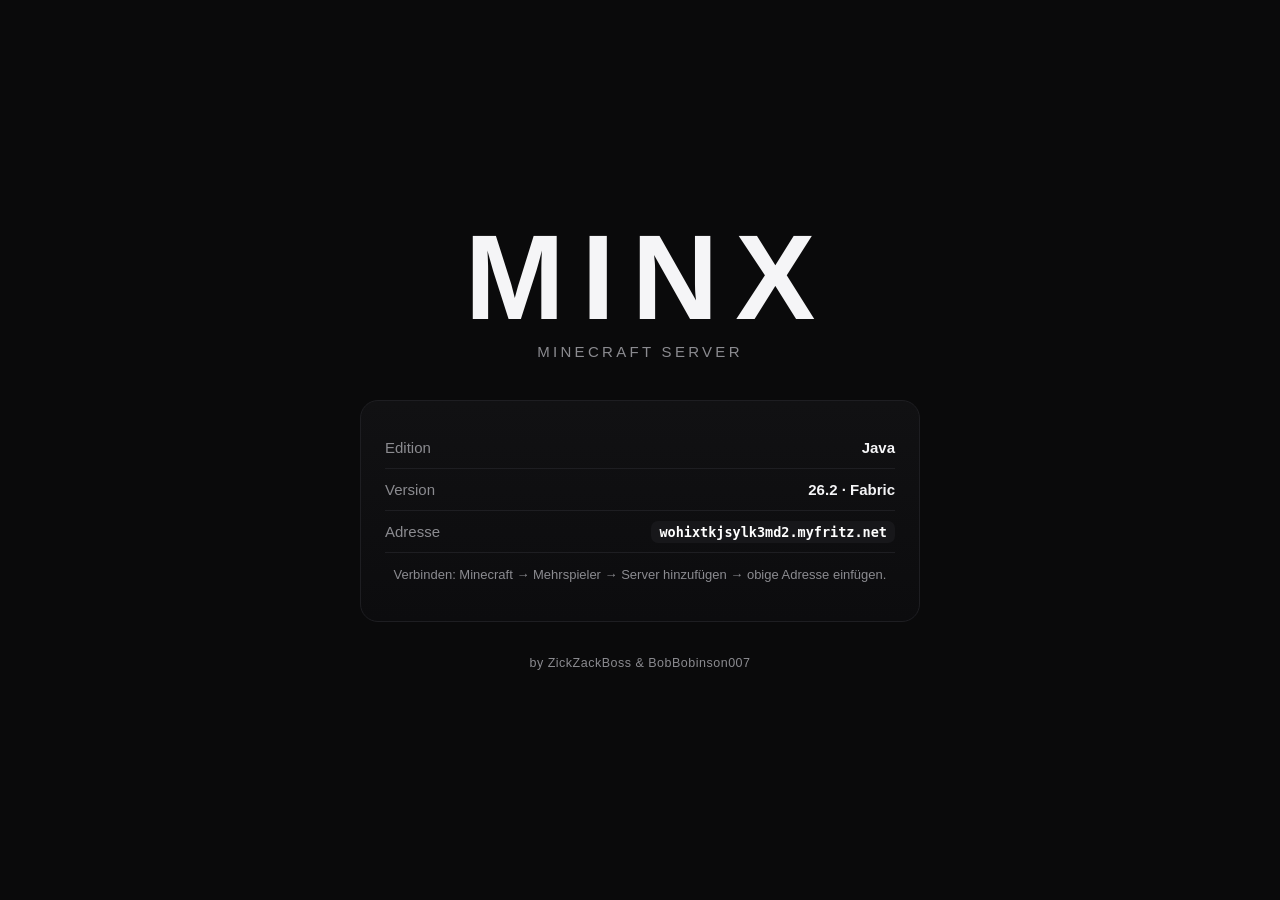
==== index.html @ 01efc648 "Add MINX landing page" ====
<!DOCTYPE html>
<html lang="de">
<head>
<meta charset="utf-8">
<meta name="viewport" content="width=device-width, initial-scale=1">
<title>MINX</title>
<meta name="description" content="MINX – Minecraft Server">
<link rel="icon" href="data:image/svg+xml,<svg xmlns='http://www.w3.org/2000/svg' viewBox='0 0 100 100'><text y='.9em' font-size='90'>M</text></svg>">
<style>
  :root{ --fg:#f5f5f7; --bg:#0a0a0b; --muted:#8b8b90; --line:#1e1e22; }
  *{ box-sizing:border-box; }
  html,body{ margin:0; height:100%; }
  body{
    background:var(--bg); color:var(--fg);
    font-family:-apple-system,BlinkMacSystemFont,"SF Pro Display","Helvetica Neue",Arial,sans-serif;
    display:flex; align-items:center; justify-content:center;
    min-height:100vh; padding:24px;
    -webkit-font-smoothing:antialiased;
  }
  .wrap{ width:100%; max-width:560px; text-align:center; animation:fade .9s ease both; }
  .logo{
    font-size:clamp(64px,18vw,120px); font-weight:700; letter-spacing:.14em;
    margin:0 0 6px; line-height:1; padding-left:.14em;
  }
  .sub{ color:var(--muted); font-size:15px; letter-spacing:.22em; text-transform:uppercase; margin:0 0 40px; }
  .card{
    border:1px solid var(--line); border-radius:18px; padding:26px 24px;
    background:linear-gradient(180deg,#111113,#0c0c0e);
  }
  .row{ display:flex; justify-content:space-between; align-items:center; padding:12px 0; border-bottom:1px solid var(--line); font-size:15px; }
  .row:last-child{ border-bottom:0; }
  .row .k{ color:var(--muted); }
  .row .v{ font-weight:600; }
  code{ font-family:"SF Mono",ui-monospace,Menlo,monospace; font-size:13.5px; color:#fff; background:#17171a; padding:3px 8px; border-radius:7px; }
  .hint{ color:var(--muted); font-size:13px; margin-top:14px; }
  .foot{ color:var(--muted); font-size:12.5px; margin-top:34px; letter-spacing:.04em; }
  a{ color:var(--fg); }
  @keyframes fade{ from{opacity:0; transform:translateY(10px)} to{opacity:1; transform:none} }
</style>
</head>
<body>
  <main class="wrap">
    <h1 class="logo">MINX</h1>
    <p class="sub">Minecraft Server</p>

    <section class="card">
      <div class="row"><span class="k">Edition</span><span class="v">Java</span></div>
      <div class="row"><span class="k">Version</span><span class="v">26.2 · Fabric</span></div>
      <div class="row"><span class="k">Adresse</span><span class="v"><code>wohixtkjsylk3md2.myfritz.net</code></span></div>
      <p class="hint">Verbinden: Minecraft → Mehrspieler → Server hinzufügen → obige Adresse einfügen.</p>
    </section>

    <p class="foot">by ZickZackBoss &amp; BobBobinson007</p>
  </main>
</body>
</html>
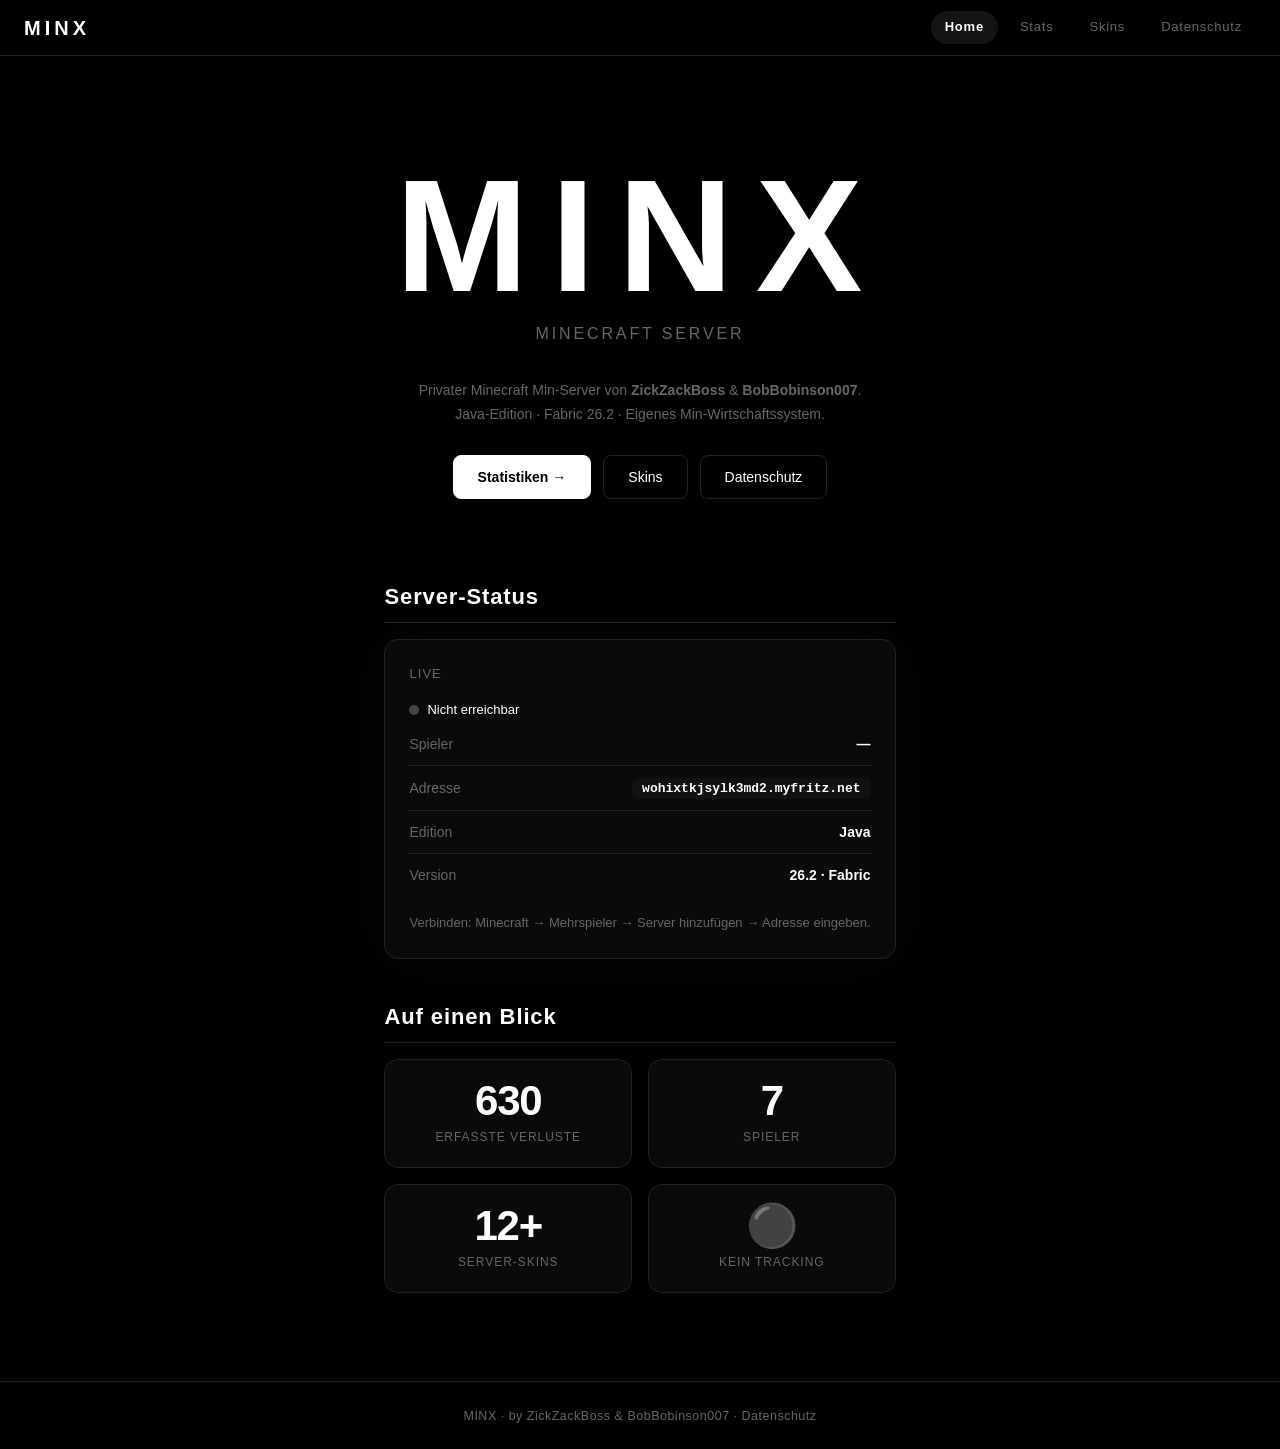
==== commit 805309f4: "feat: complete MINX website redesign - Black & white theme with modern minimal design - 4 pages: Hom" ====
--- a/index.html
+++ b/index.html
@@ -1,56 +1,91 @@
 <!DOCTYPE html>
 <html lang="de">
 <head>
-<meta charset="utf-8">
-<meta name="viewport" content="width=device-width, initial-scale=1">
-<title>MINX</title>
-<meta name="description" content="MINX – Minecraft Server">
-<link rel="icon" href="data:image/svg+xml,<svg xmlns='http://www.w3.org/2000/svg' viewBox='0 0 100 100'><text y='.9em' font-size='90'>M</text></svg>">
-<style>
-  :root{ --fg:#f5f5f7; --bg:#0a0a0b; --muted:#8b8b90; --line:#1e1e22; }
-  *{ box-sizing:border-box; }
-  html,body{ margin:0; height:100%; }
-  body{
-    background:var(--bg); color:var(--fg);
-    font-family:-apple-system,BlinkMacSystemFont,"SF Pro Display","Helvetica Neue",Arial,sans-serif;
-    display:flex; align-items:center; justify-content:center;
-    min-height:100vh; padding:24px;
-    -webkit-font-smoothing:antialiased;
-  }
-  .wrap{ width:100%; max-width:560px; text-align:center; animation:fade .9s ease both; }
-  .logo{
-    font-size:clamp(64px,18vw,120px); font-weight:700; letter-spacing:.14em;
-    margin:0 0 6px; line-height:1; padding-left:.14em;
-  }
-  .sub{ color:var(--muted); font-size:15px; letter-spacing:.22em; text-transform:uppercase; margin:0 0 40px; }
-  .card{
-    border:1px solid var(--line); border-radius:18px; padding:26px 24px;
-    background:linear-gradient(180deg,#111113,#0c0c0e);
-  }
-  .row{ display:flex; justify-content:space-between; align-items:center; padding:12px 0; border-bottom:1px solid var(--line); font-size:15px; }
-  .row:last-child{ border-bottom:0; }
-  .row .k{ color:var(--muted); }
-  .row .v{ font-weight:600; }
-  code{ font-family:"SF Mono",ui-monospace,Menlo,monospace; font-size:13.5px; color:#fff; background:#17171a; padding:3px 8px; border-radius:7px; }
-  .hint{ color:var(--muted); font-size:13px; margin-top:14px; }
-  .foot{ color:var(--muted); font-size:12.5px; margin-top:34px; letter-spacing:.04em; }
-  a{ color:var(--fg); }
-  @keyframes fade{ from{opacity:0; transform:translateY(10px)} to{opacity:1; transform:none} }
-</style>
+  <meta charset="utf-8">
+  <meta name="viewport" content="width=device-width, initial-scale=1">
+  <title>MINX — Minecraft Server</title>
+  <meta name="description" content="MINX – Minecraft Min Server offizielle Website. Server-Status, Statistiken, Tode, Skins und mehr.">
+  <link rel="stylesheet" href="style.css">
+  <link rel="icon" type="image/png" href="data:image/svg+xml,<svg xmlns='http://www.w3.org/2000/svg' viewBox='0 0 100 100'><text y='.9em' font-size='90' fill='white'>M</text></svg>">
 </head>
 <body>
-  <main class="wrap">
-    <h1 class="logo">MINX</h1>
-    <p class="sub">Minecraft Server</p>
 
-    <section class="card">
+<nav>
+  <a href="/minx/" class="brand">MINX</a>
+  <a href="/minx/" class="active">Home</a>
+  <a href="/minx/stats">Stats</a>
+  <a href="/minx/skins">Skins</a>
+  <a href="/minx/privacy">Datenschutz</a>
+</nav>
+
+<main>
+
+  <section class="hero">
+    <h1>MINX</h1>
+    <p class="subtitle">Minecraft Server</p>
+    <p>
+      Privater Minecraft Min-Server von <strong>ZickZackBoss</strong>
+      &amp; <strong>BobBobinson007</strong>.<br>
+      Java-Edition · Fabric 26.2 · Eigenes Min-Wirtschaftssystem.
+    </p>
+    <div class="actions">
+      <a href="/minx/stats" class="btn btn-primary">Statistiken →</a>
+      <a href="/minx/skins" class="btn">Skins</a>
+      <a href="/minx/privacy" class="btn">Datenschutz</a>
+    </div>
+  </section>
+
+  <!-- ─── Server Status ─── -->
+  <section>
+    <h2>Server-Status</h2>
+    <div class="card">
+      <div class="card-header">Live</div>
+      <div id="server-status">
+        <span id="status-dot" class="dot offline"></span>
+        <span id="status-label">Prüfe…</span>
+      </div>
+      <div class="row"><span class="k">Spieler</span><span id="status-players" class="v">—</span></div>
+      <div class="row"><span class="k">Adresse</span><span class="v"><code>wohixtkjsylk3md2.myfritz.net</code></span></div>
       <div class="row"><span class="k">Edition</span><span class="v">Java</span></div>
       <div class="row"><span class="k">Version</span><span class="v">26.2 · Fabric</span></div>
-      <div class="row"><span class="k">Adresse</span><span class="v"><code>wohixtkjsylk3md2.myfritz.net</code></span></div>
-      <p class="hint">Verbinden: Minecraft → Mehrspieler → Server hinzufügen → obige Adresse einfügen.</p>
-    </section>
+      <p class="mt-16 text-muted" style="font-size:13px;">
+        Verbinden: Minecraft → Mehrspieler → Server hinzufügen → Adresse eingeben.
+      </p>
+    </div>
+  </section>
 
-    <p class="foot">by ZickZackBoss &amp; BobBobinson007</p>
-  </main>
+  <!-- ─── Quick Stats ─── -->
+  <section>
+    <h2>Auf einen Blick</h2>
+    <div class="stats-grid">
+      <div class="stat-card">
+        <div class="number"><span id="death-total">0</span></div>
+        <div class="label">Erfasste Verluste</div>
+      </div>
+      <div class="stat-card">
+        <div class="number">7</div>
+        <div class="label">Spieler</div>
+      </div>
+      <div class="stat-card">
+        <div class="number">12+</div>
+        <div class="label">Server-Skins</div>
+      </div>
+      <div class="stat-card">
+        <div class="number">⚫</div>
+        <div class="label">Kein Tracking</div>
+      </div>
+    </div>
+  </section>
+
+</main>
+
+<footer>
+  <p>
+    MINX · by ZickZackBoss &amp; BobBobinson007 ·
+    <a href="/minx/privacy">Datenschutz</a>
+  </p>
+</footer>
+
+<script src="script.js"></script>
 </body>
-</html>
+</html>
--- a/style.css
+++ b/style.css
@@ -0,0 +1,405 @@
+/* ═══════════════════════════════════════════
+   MINX — Minecraft Server
+   Black & White Theme
+   ═══════════════════════════════════════════ */
+
+:root {
+  --bg:        #000000;
+  --fg:        #ffffff;
+  --muted:     #666666;
+  --line:      #222222;
+  --card-bg:   #0a0a0a;
+  --accent:    #ffffff;
+  --glow:      0 0 60px rgba(255,255,255,.03);
+  --font:      -apple-system,BlinkMacSystemFont,"Helvetica Neue",Arial,sans-serif;
+  --mono:      "SF Mono",ui-monospace,Menlo,Consolas,monospace;
+}
+
+* { box-sizing: border-box; margin: 0; padding: 0; }
+
+html { font-size: 16px; scroll-behavior: smooth; }
+
+body {
+  background: var(--bg);
+  color: var(--fg);
+  font-family: var(--font);
+  line-height: 1.6;
+  -webkit-font-smoothing: antialiased;
+  min-height: 100vh;
+  display: flex;
+  flex-direction: column;
+}
+
+/* ─── Navigation ─── */
+
+nav {
+  position: fixed;
+  top: 0; left: 0; right: 0;
+  z-index: 100;
+  background: rgba(0,0,0,.85);
+  backdrop-filter: blur(12px);
+  border-bottom: 1px solid var(--line);
+  padding: 0 24px;
+  height: 56px;
+  display: flex;
+  align-items: center;
+  gap: 8px;
+}
+
+nav .brand {
+  font-size: 20px;
+  font-weight: 800;
+  letter-spacing: .2em;
+  text-decoration: none;
+  color: var(--fg);
+  margin-right: auto;
+}
+
+nav .brand:hover { opacity: .7; }
+
+nav a:not(.brand) {
+  color: var(--muted);
+  text-decoration: none;
+  font-size: 13px;
+  letter-spacing: .06em;
+  padding: 6px 14px;
+  border-radius: 20px;
+  transition: all .15s;
+}
+
+nav a:not(.brand):hover {
+  color: var(--fg);
+  background: rgba(255,255,255,.06);
+}
+
+nav a.active {
+  color: var(--fg);
+  background: rgba(255,255,255,.08);
+  font-weight: 600;
+}
+
+/* ─── Layout ─── */
+
+main {
+  flex: 1;
+  padding: 96px 24px 48px;
+  max-width: 900px;
+  margin: 0 auto;
+}
+
+section { margin-bottom: 40px; }
+
+/* ─── Typography ─── */
+
+h1 {
+  font-size: clamp(48px,12vw,96px);
+  font-weight: 800;
+  letter-spacing: .08em;
+  line-height: 1;
+}
+
+h2 {
+  font-size: 22px;
+  font-weight: 700;
+  letter-spacing: .04em;
+  margin-bottom: 16px;
+  padding-bottom: 8px;
+  border-bottom: 1px solid var(--line);
+}
+
+h3 {
+  font-size: 17px;
+  font-weight: 600;
+  margin-bottom: 10px;
+}
+
+/* ─── Cards ─── */
+
+.card {
+  background: var(--card-bg);
+  border: 1px solid var(--line);
+  border-radius: 14px;
+  padding: 24px;
+  box-shadow: var(--glow);
+}
+
+.card-header {
+  font-size: 13px;
+  color: var(--muted);
+  letter-spacing: .08em;
+  text-transform: uppercase;
+  margin-bottom: 12px;
+}
+
+.row {
+  display: flex;
+  justify-content: space-between;
+  align-items: center;
+  padding: 10px 0;
+  border-bottom: 1px solid var(--line);
+  font-size: 14px;
+}
+
+.row:last-of-type { border-bottom: 0; }
+
+.row .k { color: var(--muted); }
+.row .v { font-weight: 600; }
+
+code {
+  font-family: var(--mono);
+  font-size: 13px;
+  background: #111;
+  padding: 3px 10px;
+  border-radius: 6px;
+  color: var(--fg);
+}
+
+/* ─── Buttons ─── */
+
+.btn {
+  display: inline-block;
+  padding: 10px 24px;
+  border: 1px solid var(--line);
+  border-radius: 8px;
+  background: transparent;
+  color: var(--fg);
+  font-size: 14px;
+  font-weight: 500;
+  text-decoration: none;
+  cursor: pointer;
+  transition: all .15s;
+}
+
+.btn:hover {
+  background: rgba(255,255,255,.06);
+  border-color: #444;
+}
+
+.btn-primary {
+  background: var(--fg);
+  color: var(--bg);
+  border-color: var(--fg);
+  font-weight: 700;
+}
+
+.btn-primary:hover {
+  background: #ddd;
+}
+
+/* ─── Hero ─── */
+
+.hero {
+  text-align: center;
+  padding: 60px 0 40px;
+  animation: fadeIn .8s ease both;
+}
+
+.hero h1 {
+  font-size: clamp(72px,20vw,160px);
+  letter-spacing: .14em;
+  margin-bottom: 4px;
+}
+
+.hero .subtitle {
+  color: var(--muted);
+  font-size: 16px;
+  letter-spacing: .18em;
+  text-transform: uppercase;
+  margin-bottom: 32px;
+}
+
+.hero p {
+  color: var(--muted);
+  font-size: 14px;
+  max-width: 520px;
+  margin: 0 auto 28px;
+  line-height: 1.7;
+}
+
+.hero .actions { display: flex; gap: 12px; justify-content: center; flex-wrap: wrap; }
+
+/* ─── Status Badge ─── */
+
+#server-status {
+  display: inline-flex;
+  align-items: center;
+  gap: 8px;
+  font-size: 13px;
+}
+
+#server-status .dot {
+  width: 10px; height: 10px;
+  border-radius: 50%;
+  background: #444;
+  transition: background .3s;
+}
+
+#server-status .dot.online { background: #fff; box-shadow: 0 0 12px rgba(255,255,255,.15); }
+#server-status .dot.offline { background: #444; }
+
+/* ─── Stats Grid ─── */
+
+.stats-grid {
+  display: grid;
+  grid-template-columns: repeat(auto-fill, minmax(240px, 1fr));
+  gap: 16px;
+}
+
+.stat-card {
+  background: var(--card-bg);
+  border: 1px solid var(--line);
+  border-radius: 14px;
+  padding: 20px;
+  text-align: center;
+}
+
+.stat-card .number {
+  font-size: 42px;
+  font-weight: 800;
+  letter-spacing: -.03em;
+  line-height: 1;
+}
+
+.stat-card .label {
+  font-size: 12px;
+  color: var(--muted);
+  letter-spacing: .08em;
+  text-transform: uppercase;
+  margin-top: 6px;
+}
+
+/* ─── Leaderboard ─── */
+
+.leaderboard { list-style: none; counter-reset: lb; }
+
+.leaderboard li {
+  counter-increment: lb;
+  display: flex;
+  align-items: center;
+  padding: 12px 16px;
+  border-bottom: 1px solid var(--line);
+  font-size: 14px;
+}
+
+.leaderboard li:first-child { border-top: 1px solid var(--line); }
+
+.leaderboard .rank {
+  width: 32px;
+  color: var(--muted);
+  text-align: center;
+  font-weight: 600;
+  font-size: 13px;
+}
+
+.leaderboard .rank::before {
+  content: counter(lb);
+}
+
+.leaderboard .rank.gold  { color: #fff; }
+.leaderboard .rank.silver { color: #bbb; }
+.leaderboard .rank.bronze { color: #999; }
+
+.leaderboard .name { flex: 1; font-weight: 600; }
+.leaderboard .score { color: var(--muted); font-size: 13px; }
+
+/* ─── Privacy / Security ─── */
+
+.privacy-block {
+  margin: 20px 0;
+  padding: 20px 24px;
+  border-left: 2px solid var(--line);
+  background: var(--card-bg);
+  border-radius: 8px;
+}
+
+.privacy-block h3 { margin-bottom: 6px; }
+.privacy-block p { color: var(--muted); font-size: 14px; line-height: 1.7; }
+.privacy-block code { font-size: 12.5px; }
+
+/* ─── Skins Gallery ─── */
+
+.skin-grid {
+  display: grid;
+  grid-template-columns: repeat(auto-fill, minmax(140px, 1fr));
+  gap: 12px;
+}
+
+.skin-item {
+  background: var(--card-bg);
+  border: 1px solid var(--line);
+  border-radius: 12px;
+  padding: 12px;
+  text-align: center;
+  aspect-ratio: 1;
+  display: flex;
+  align-items: center;
+  justify-content: center;
+  font-size: 11px;
+  color: var(--muted);
+  transition: all .15s;
+}
+
+.skin-item:hover {
+  border-color: #444;
+  box-shadow: 0 0 24px rgba(255,255,255,.04);
+}
+
+.skin-item .placeholder {
+  width: 64px; height: 64px;
+  background: #111;
+  border-radius: 8px;
+  display: flex;
+  align-items: center;
+  justify-content: center;
+  font-size: 28px;
+  margin-bottom: 8px;
+}
+
+/* ─── Footer ─── */
+
+footer {
+  border-top: 1px solid var(--line);
+  padding: 24px;
+  text-align: center;
+  font-size: 12.5px;
+  color: var(--muted);
+  letter-spacing: .04em;
+}
+
+footer a { color: var(--muted); text-decoration: none; }
+footer a:hover { color: var(--fg); }
+
+/* ─── Animations ─── */
+
+@keyframes fadeIn {
+  from { opacity: 0; transform: translateY(12px); }
+  to   { opacity: 1; transform: none; }
+}
+
+@keyframes pulse {
+  0%, 100% { opacity: 1; }
+  50% { opacity: .5; }
+}
+
+/* ─── Utilities ─── */
+
+.text-muted { color: var(--muted); }
+.text-center { text-align: center; }
+.mt-16 { margin-top: 16px; }
+.mb-16 { margin-bottom: 16px; }
+.gap-8 { gap: 8px; }
+.flex { display: flex; }
+.flex-col { flex-direction: column; }
+.items-center { align-items: center; }
+.justify-between { justify-content: space-between; }
+
+/* ─── Responsive ─── */
+
+@media (max-width: 600px) {
+  main { padding-left: 16px; padding-right: 16px; }
+  nav { padding: 0 12px; gap: 4px; }
+  nav a:not(.brand) { font-size: 11px; padding: 4px 10px; }
+  .hero h1 { font-size: clamp(48px,16vw,80px); }
+  .stats-grid { grid-template-columns: repeat(2, 1fr); }
+  .skin-grid { grid-template-columns: repeat(2, 1fr); }
+}
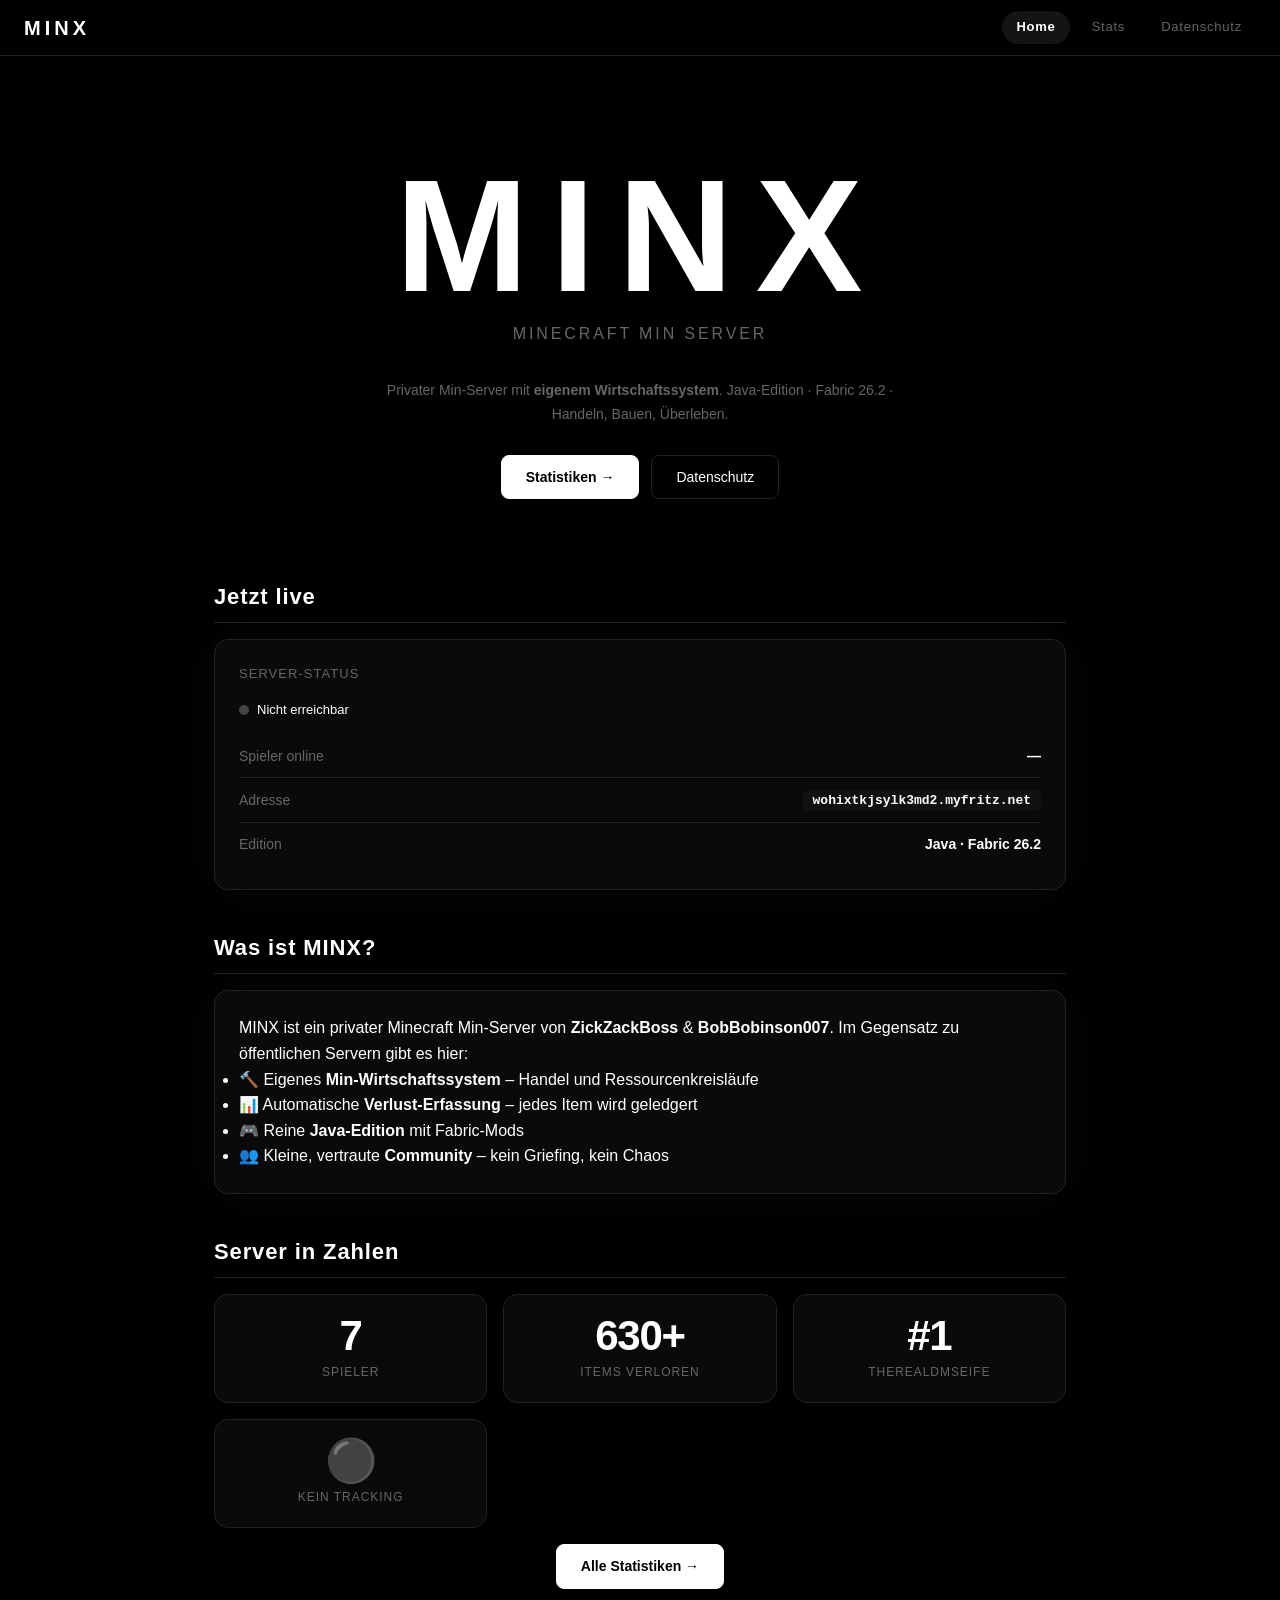
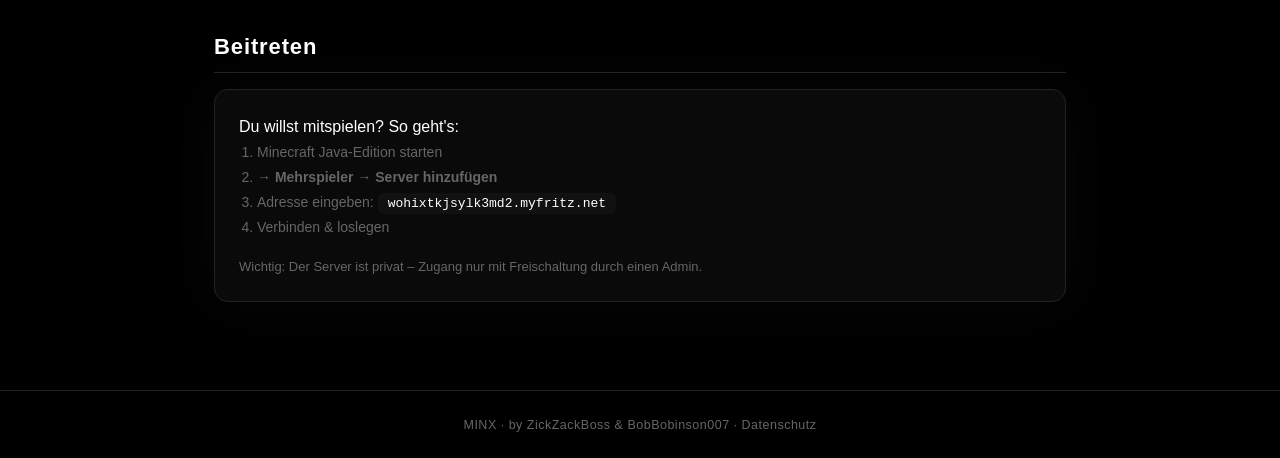
==== commit 611357bc: "refactor: remove skins, add achievements, more advertising - Skins page entfernt - Achievements aus " ====
--- a/index.html
+++ b/index.html
@@ -3,77 +3,111 @@
 <head>
   <meta charset="utf-8">
   <meta name="viewport" content="width=device-width, initial-scale=1">
-  <title>MINX — Minecraft Server</title>
-  <meta name="description" content="MINX – Minecraft Min Server offizielle Website. Server-Status, Statistiken, Tode, Skins und mehr.">
+  <title>MINX — Minecraft Min Server</title>
+  <meta name="description" content="MINX – Privater Minecraft Min-Server mit eigenem Wirtschaftssystem. Java · Fabric 26.2.">
   <link rel="stylesheet" href="style.css">
-  <link rel="icon" type="image/png" href="data:image/svg+xml,<svg xmlns='http://www.w3.org/2000/svg' viewBox='0 0 100 100'><text y='.9em' font-size='90' fill='white'>M</text></svg>">
+  <link rel="icon" type="image/svg+xml" href="data:image/svg+xml,<svg xmlns='http://www.w3.org/2000/svg' viewBox='0 0 100 100'><text y='.9em' font-size='90' fill='white'>M</text></svg>">
 </head>
 <body>
 
 <nav>
   <a href="/minx/" class="brand">MINX</a>
   <a href="/minx/" class="active">Home</a>
-  <a href="/minx/stats">Stats</a>
-  <a href="/minx/skins">Skins</a>
-  <a href="/minx/privacy">Datenschutz</a>
+  <a href="/minx/stats/">Stats</a>
+  <a href="/minx/privacy/">Datenschutz</a>
 </nav>
 
 <main>
 
+  <!-- ─── HERO ─── -->
   <section class="hero">
     <h1>MINX</h1>
-    <p class="subtitle">Minecraft Server</p>
+    <p class="subtitle">Minecraft Min Server</p>
     <p>
-      Privater Minecraft Min-Server von <strong>ZickZackBoss</strong>
-      &amp; <strong>BobBobinson007</strong>.<br>
-      Java-Edition · Fabric 26.2 · Eigenes Min-Wirtschaftssystem.
+      Privater Min-Server mit <strong>eigenem Wirtschaftssystem</strong>.
+      Java-Edition · Fabric 26.2 · Handeln, Bauen, Überleben.
     </p>
     <div class="actions">
-      <a href="/minx/stats" class="btn btn-primary">Statistiken →</a>
-      <a href="/minx/skins" class="btn">Skins</a>
-      <a href="/minx/privacy" class="btn">Datenschutz</a>
+      <a href="/minx/stats/" class="btn btn-primary">Statistiken →</a>
+      <a href="/minx/privacy/" class="btn">Datenschutz</a>
     </div>
   </section>
 
   <!-- ─── Server Status ─── -->
   <section>
-    <h2>Server-Status</h2>
+    <h2>Jetzt live</h2>
     <div class="card">
-      <div class="card-header">Live</div>
-      <div id="server-status">
+      <div class="card-header">Server-Status</div>
+      <div id="server-status" style="margin-bottom:14px;">
         <span id="status-dot" class="dot offline"></span>
         <span id="status-label">Prüfe…</span>
       </div>
-      <div class="row"><span class="k">Spieler</span><span id="status-players" class="v">—</span></div>
+      <div class="row"><span class="k">Spieler online</span><span id="status-players" class="v">—</span></div>
       <div class="row"><span class="k">Adresse</span><span class="v"><code>wohixtkjsylk3md2.myfritz.net</code></span></div>
-      <div class="row"><span class="k">Edition</span><span class="v">Java</span></div>
-      <div class="row"><span class="k">Version</span><span class="v">26.2 · Fabric</span></div>
-      <p class="mt-16 text-muted" style="font-size:13px;">
-        Verbinden: Minecraft → Mehrspieler → Server hinzufügen → Adresse eingeben.
-      </p>
+      <div class="row"><span class="k">Edition</span><span class="v">Java · Fabric 26.2</span></div>
     </div>
   </section>
 
-  <!-- ─── Quick Stats ─── -->
+  <!-- ─── Über ─── -->
   <section>
-    <h2>Auf einen Blick</h2>
+    <h2>Was ist MINX?</h2>
+    <div class="card">
+      <p>
+        MINX ist ein privater Minecraft Min-Server von
+        <strong>ZickZackBoss</strong> &amp; <strong>BobBobinson007</strong>.
+        Im Gegensatz zu öffentlichen Servern gibt es hier:
+      </p>
+      <ul>
+        <li>🔨 Eigenes <strong>Min-Wirtschaftssystem</strong> – Handel und Ressourcenkreisläufe</li>
+        <li>📊 Automatische <strong>Verlust-Erfassung</strong> – jedes Item wird geledgert</li>
+        <li>🎮 Reine <strong>Java-Edition</strong> mit Fabric-Mods</li>
+        <li>👥 Kleine, vertraute <strong>Community</strong> – kein Griefing, kein Chaos</li>
+      </ul>
+    </div>
+  </section>
+
+  <!-- ─── Stats Teaser ─── -->
+  <section>
+    <h2>Server in Zahlen</h2>
     <div class="stats-grid">
-      <div class="stat-card">
-        <div class="number"><span id="death-total">0</span></div>
-        <div class="label">Erfasste Verluste</div>
-      </div>
       <div class="stat-card">
         <div class="number">7</div>
         <div class="label">Spieler</div>
       </div>
       <div class="stat-card">
-        <div class="number">12+</div>
-        <div class="label">Server-Skins</div>
+        <div class="number">630+</div>
+        <div class="label">Items verloren</div>
+      </div>
+      <div class="stat-card">
+        <div class="number">#1</div>
+        <div class="label">TheRealDmseife</div>
       </div>
       <div class="stat-card">
         <div class="number">⚫</div>
         <div class="label">Kein Tracking</div>
       </div>
+    </div>
+    <p class="text-center mt-16">
+      <a href="/minx/stats/" class="btn btn-primary">Alle Statistiken →</a>
+    </p>
+  </section>
+
+  <!-- ─── Server beitreten ─── -->
+  <section>
+    <h2>Beitreten</h2>
+    <div class="card">
+      <p>
+        Du willst mitspielen? So geht's:
+      </p>
+      <ol style="padding-left:18px; color:var(--muted); font-size:14px; line-height:1.8;">
+        <li>Minecraft Java-Edition starten</li>
+        <li>→ <strong>Mehrspieler</strong> → <strong>Server hinzufügen</strong></li>
+        <li>Adresse eingeben: <code>wohixtkjsylk3md2.myfritz.net</code></li>
+        <li>Verbinden &amp; loslegen</li>
+      </ol>
+      <p class="mt-16 text-muted" style="font-size:13px;">
+        Wichtig: Der Server ist privat – Zugang nur mit Freischaltung durch einen Admin.
+      </p>
     </div>
   </section>
 
@@ -82,7 +116,7 @@
 <footer>
   <p>
     MINX · by ZickZackBoss &amp; BobBobinson007 ·
-    <a href="/minx/privacy">Datenschutz</a>
+    <a href="/minx/privacy/">Datenschutz</a>
   </p>
 </footer>
 
